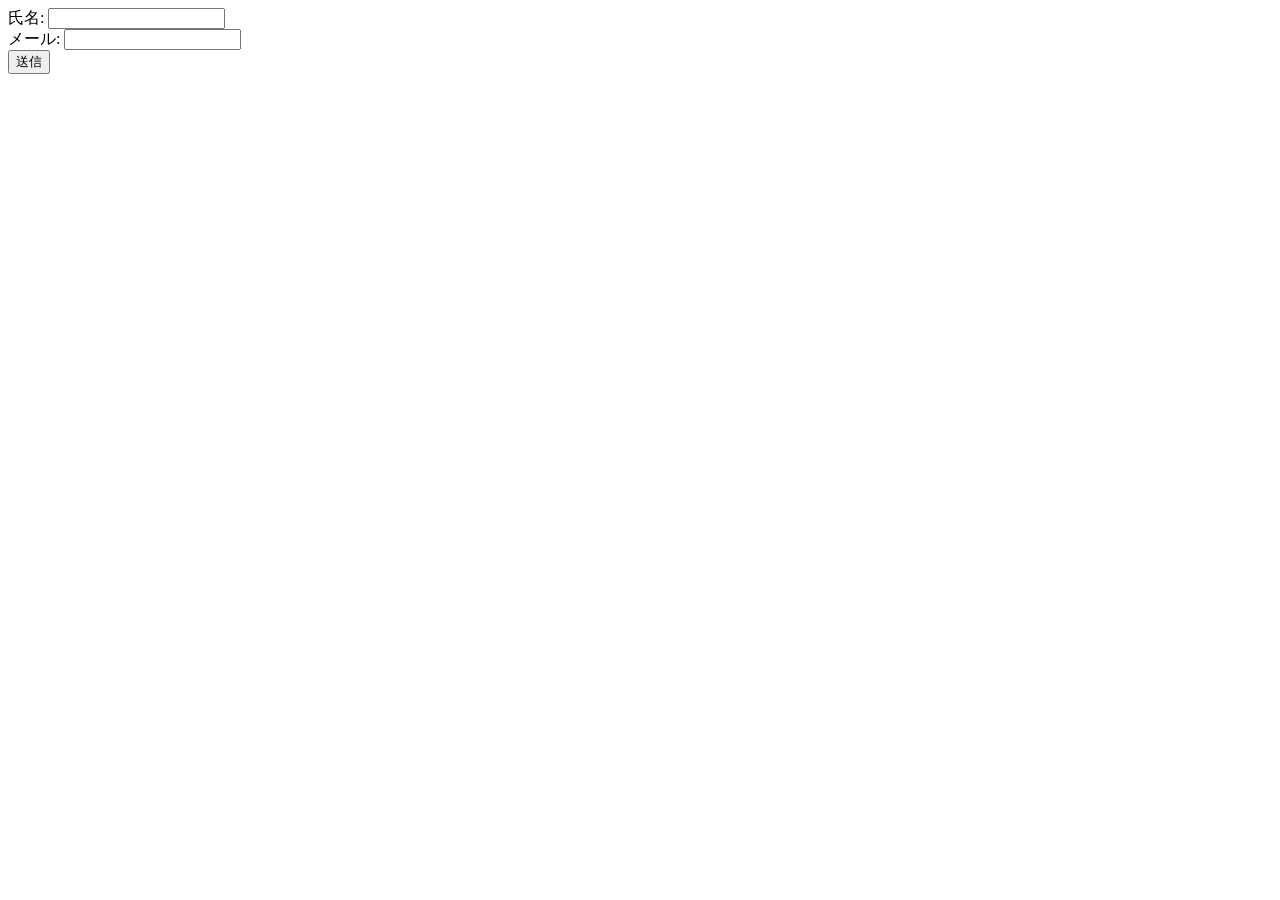
==== index.html @ 5a86b75d "ファイル名変更" ====
<!DOCTYPE html>
<html>

<head>
    <meta charset="utf-8">
    <title>個人情報入力フォーム</title>
    <script charset="utf-8" src="https://static.line-scdn.net/liff/edge/2/sdk.js"></script>
</head>

<body>
    <form id="userForm">
        <label>氏名: <input type="text" name="name" required></label><br>
        <label>メール: <input type="email" name="email" required></label><br>
        <button type="submit">送信</button>
    </form>

    <script>
        async function main() {
            await liff.init({ liffId: "YOUR_LIFF_ID" });
            const profile = await liff.getProfile();
            console.log("LINEユーザー名:", profile.displayName);
        }

        document.getElementById('userForm').addEventListener('submit', async (e) => {
            e.preventDefault();
            const data = new FormData(e.target);
            await fetch('/save', { method: 'POST', body: data });
            alert('送信しました');
        });

        main();
    </script>
</body>

</html>
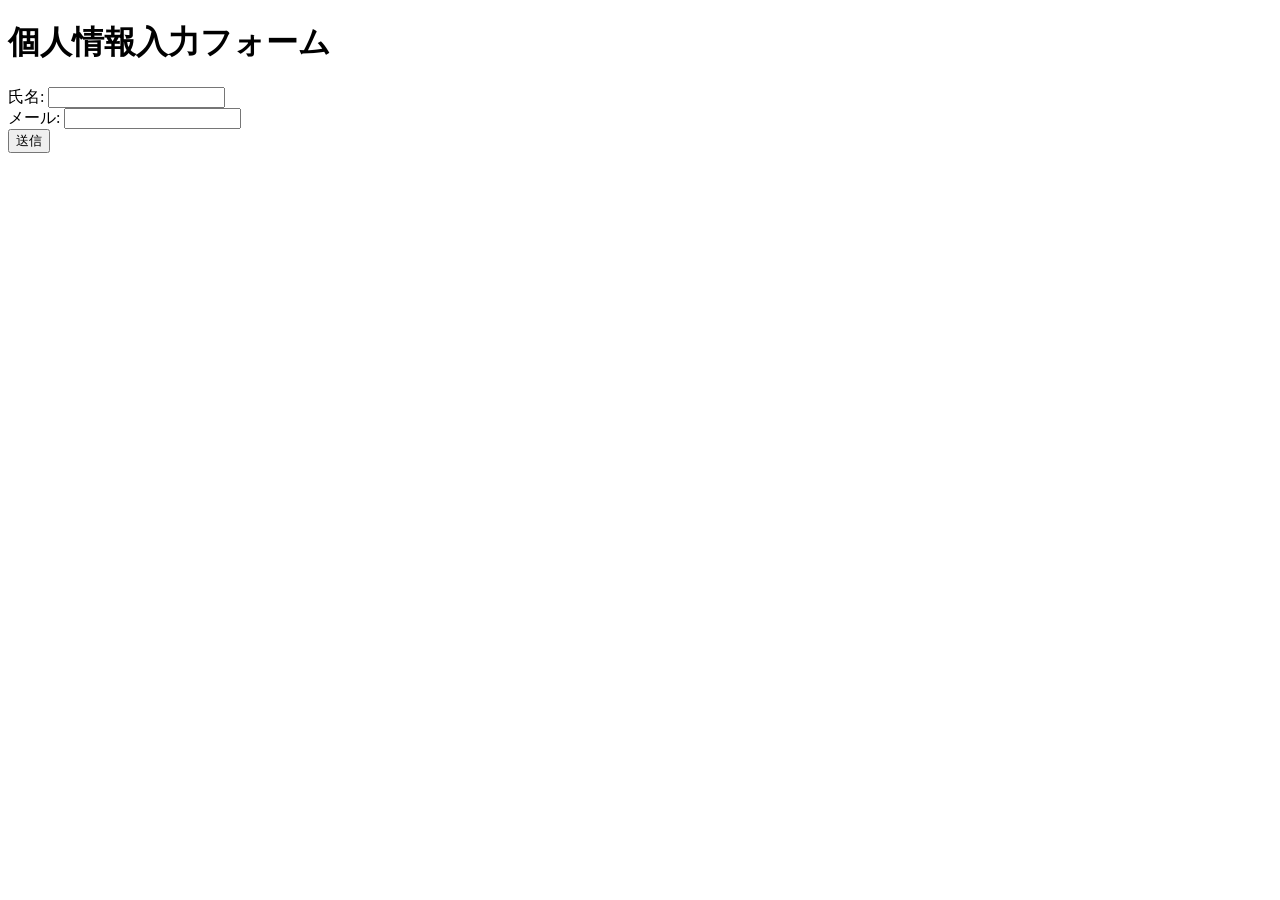
==== commit 346ec4b6: "GASと連携" ====
--- a/index.html
+++ b/index.html
@@ -1,14 +1,16 @@
 <!DOCTYPE html>
-<html>
+<html lang="ja">
 
 <head>
-    <meta charset="utf-8">
-    <title>個人情報入力フォーム</title>
-    <script charset="utf-8" src="https://static.line-scdn.net/liff/edge/2/sdk.js"></script>
+    <meta charset="UTF-8">
+    <title>LINEミニアプリフォーム</title>
+    <meta name="viewport" content="width=device-width, initial-scale=1.0">
+    <script src="https://static.line-scdn.net/liff/edge/2/sdk.js"></script>
 </head>
 
 <body>
-    <form id="userForm">
+    <h1>個人情報入力フォーム</h1>
+    <form id="infoForm">
         <label>氏名: <input type="text" name="name" required></label><br>
         <label>メール: <input type="email" name="email" required></label><br>
         <button type="submit">送信</button>
@@ -21,11 +23,27 @@
             console.log("LINEユーザー名:", profile.displayName);
         }
 
-        document.getElementById('userForm').addEventListener('submit', async (e) => {
+        document.getElementById('infoForm').addEventListener('submit', async (e) => {
             e.preventDefault();
             const data = new FormData(e.target);
-            await fetch('/save', { method: 'POST', body: data });
-            alert('送信しました');
+
+            // GAS WebアプリのURL（塚越さんの既存URL）
+            const gasUrl = "https://script.google.com/macros/s/AKfycbzj0Y12PJ4qrNvDk7rJRgXIToq4THDgGwtuSHKUYeXlV2JiOTSvIXcj9ss-thLXHbcdNw/exec";
+
+            try {
+                const res = await fetch(gasUrl, {
+                    method: 'POST',
+                    body: data
+                });
+                if (res.ok) {
+                    alert('送信しました');
+                } else {
+                    alert('送信に失敗しました');
+                }
+            } catch (err) {
+                console.error(err);
+                alert('エラーが発生しました');
+            }
         });
 
         main();
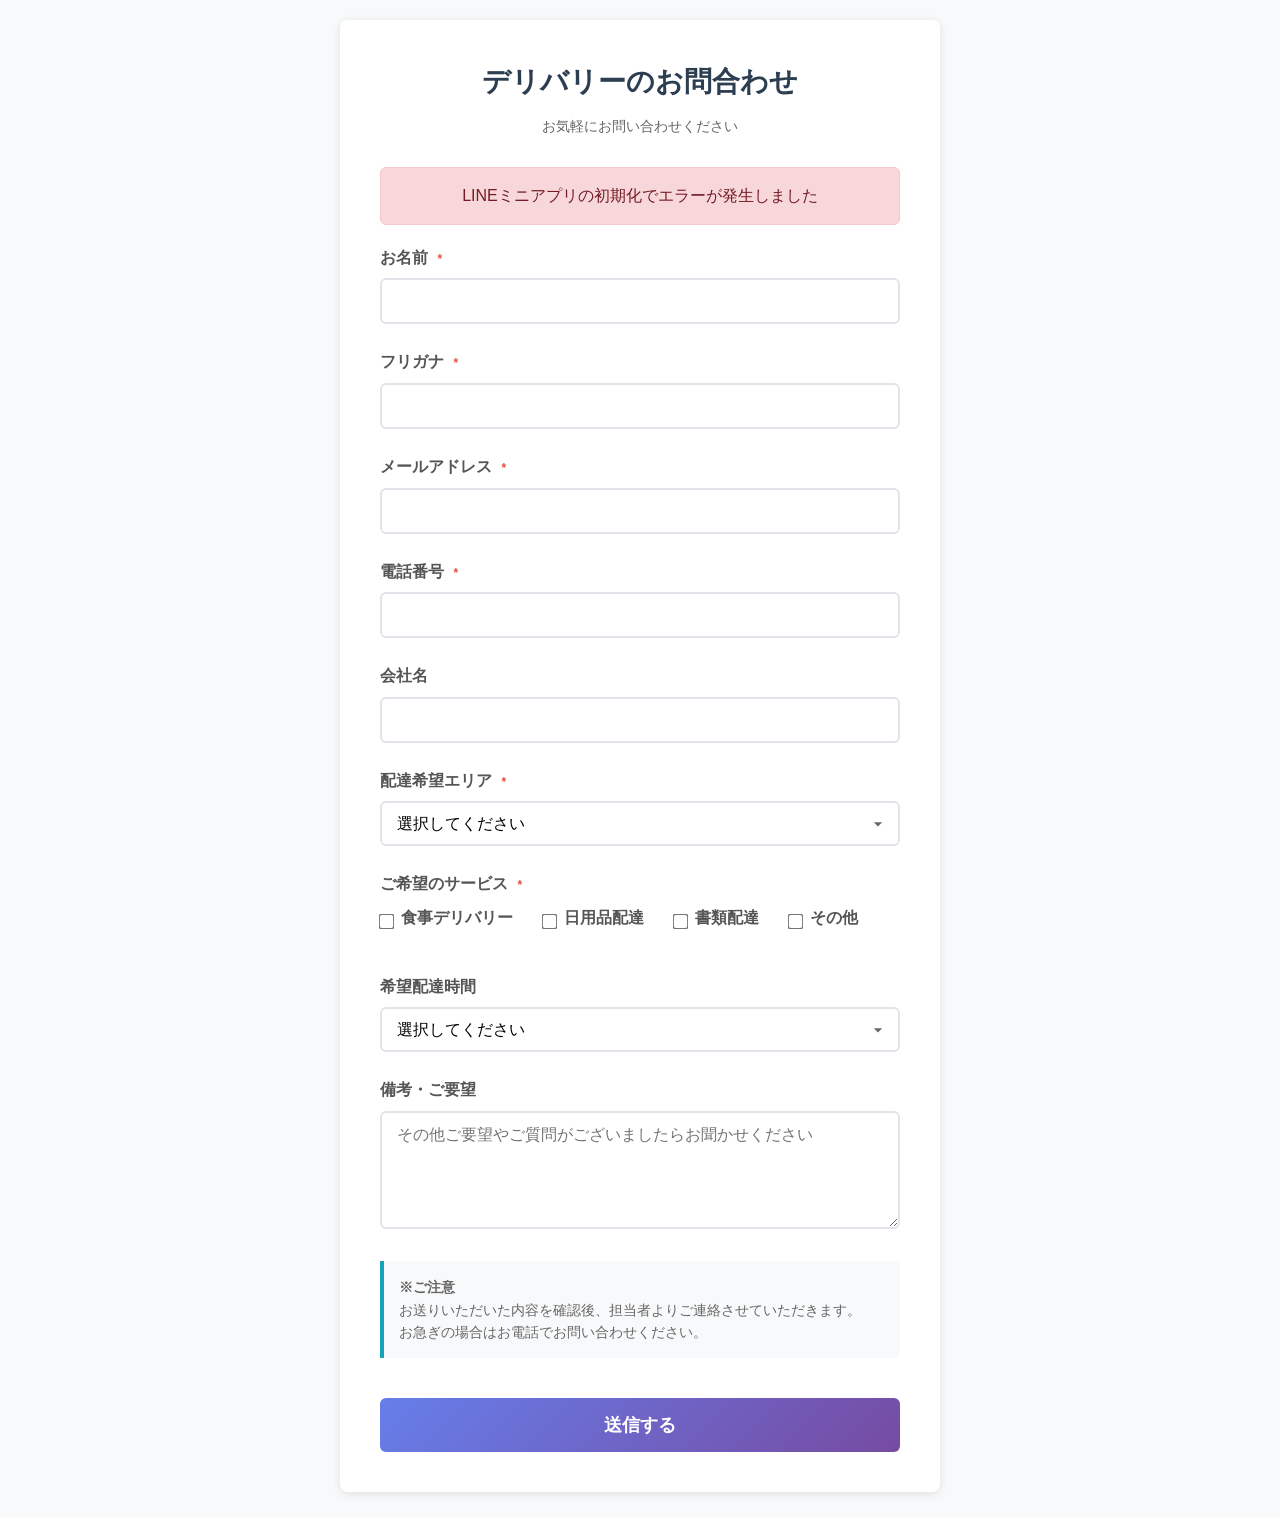
==== commit 42d3b0b1: "いろいろ修正" ====
--- a/index.html
+++ b/index.html
@@ -3,50 +3,482 @@
 
 <head>
     <meta charset="UTF-8">
-    <title>LINEミニアプリフォーム</title>
     <meta name="viewport" content="width=device-width, initial-scale=1.0">
+    <title>デリバリーのお問合わせ</title>
+    <style>
+        * {
+            margin: 0;
+            padding: 0;
+            box-sizing: border-box;
+        }
+
+        body {
+            font-family: 'Hiragino Sans', 'ヒラギノ角ゴシック', 'Yu Gothic', '游ゴシック', 'Meiryo', 'メイリオ', sans-serif;
+            line-height: 1.6;
+            color: #333;
+            background-color: #f8f9fa;
+            padding: 20px;
+        }
+
+        .container {
+            max-width: 600px;
+            margin: 0 auto;
+            background-color: white;
+            padding: 40px;
+            border-radius: 8px;
+            box-shadow: 0 2px 10px rgba(0, 0, 0, 0.1);
+        }
+
+        h1 {
+            text-align: center;
+            font-size: 28px;
+            margin-bottom: 10px;
+            color: #2c3e50;
+        }
+
+        .subtitle {
+            text-align: center;
+            color: #666;
+            margin-bottom: 30px;
+            font-size: 14px;
+        }
+
+        .form-group {
+            margin-bottom: 25px;
+        }
+
+        label {
+            display: block;
+            margin-bottom: 8px;
+            font-weight: 600;
+            color: #555;
+        }
+
+        .required {
+            color: #e74c3c;
+            font-size: 12px;
+            margin-left: 5px;
+        }
+
+        input[type="text"],
+        input[type="email"],
+        input[type="tel"],
+        select,
+        textarea {
+            width: 100%;
+            padding: 12px 15px;
+            border: 2px solid #e1e5e9;
+            border-radius: 6px;
+            font-size: 16px;
+            transition: border-color 0.3s ease;
+            background-color: #fff;
+        }
+
+        input:focus,
+        select:focus,
+        textarea:focus {
+            outline: none;
+            border-color: #3498db;
+            box-shadow: 0 0 0 3px rgba(52, 152, 219, 0.1);
+        }
+
+        select {
+            cursor: pointer;
+            appearance: none;
+            background-image: url('data:image/svg+xml;utf8,<svg fill="%23666" height="24" viewBox="0 0 24 24" width="24" xmlns="http://www.w3.org/2000/svg"><path d="M7 10l5 5 5-5z"/></svg>');
+            background-repeat: no-repeat;
+            background-position: right 10px center;
+            background-size: 20px;
+            padding-right: 40px;
+        }
+
+        textarea {
+            resize: vertical;
+            min-height: 100px;
+        }
+
+        .checkbox-group {
+            display: flex;
+            flex-wrap: wrap;
+            gap: 10px;
+        }
+
+        .checkbox-item {
+            display: flex;
+            align-items: center;
+            margin-right: 20px;
+            margin-bottom: 10px;
+        }
+
+        input[type="checkbox"] {
+            margin-right: 8px;
+            transform: scale(1.2);
+        }
+
+        .submit-button {
+            width: 100%;
+            background: linear-gradient(135deg, #667eea 0%, #764ba2 100%);
+            color: white;
+            padding: 15px 30px;
+            border: none;
+            border-radius: 6px;
+            font-size: 18px;
+            font-weight: 600;
+            cursor: pointer;
+            transition: all 0.3s ease;
+            margin-top: 20px;
+        }
+
+        .submit-button:hover {
+            transform: translateY(-2px);
+            box-shadow: 0 5px 15px rgba(102, 126, 234, 0.4);
+        }
+
+        .submit-button:disabled {
+            background: #95a5a6;
+            cursor: not-allowed;
+            transform: none;
+            box-shadow: none;
+        }
+
+        .message {
+            padding: 15px;
+            margin: 20px 0;
+            border-radius: 6px;
+            display: none;
+            text-align: center;
+        }
+
+        .message.success {
+            background-color: #d4edda;
+            color: #155724;
+            border: 1px solid #c3e6cb;
+        }
+
+        .message.error {
+            background-color: #f8d7da;
+            color: #721c24;
+            border: 1px solid #f5c6cb;
+        }
+
+        .loading {
+            display: inline-block;
+            width: 20px;
+            height: 20px;
+            border: 3px solid #ffffff;
+            border-radius: 50%;
+            border-top-color: transparent;
+            animation: spin 1s ease-in-out infinite;
+            margin-right: 10px;
+        }
+
+        @keyframes spin {
+            to {
+                transform: rotate(360deg);
+            }
+        }
+
+        .note {
+            background-color: #f8f9fa;
+            border-left: 4px solid #17a2b8;
+            padding: 15px;
+            margin: 20px 0;
+            border-radius: 0 6px 6px 0;
+            font-size: 14px;
+            color: #666;
+        }
+
+        @media (max-width: 768px) {
+            .container {
+                margin: 10px;
+                padding: 20px;
+            }
+
+            h1 {
+                font-size: 24px;
+            }
+
+            .checkbox-item {
+                margin-right: 15px;
+            }
+        }
+    </style>
+</head>
+
+<body>
+    <div class="container">
+        <h1>デリバリーのお問合わせ</h1>
+        <p class="subtitle">お気軽にお問い合わせください</p>
+
+        <div id="message" class="message"></div>
+
+        <form id="deliveryForm" novalidate>
+            <!-- お名前 -->
+            <div class="form-group">
+                <label for="name">お名前 <span class="required">*</span></label>
+                <input type="text" id="name" name="name" required>
+            </div>
+
+            <!-- フリガナ -->
+            <div class="form-group">
+                <label for="furigana">フリガナ <span class="required">*</span></label>
+                <input type="text" id="furigana" name="furigana" required>
+            </div>
+
+            <!-- メールアドレス -->
+            <div class="form-group">
+                <label for="email">メールアドレス <span class="required">*</span></label>
+                <input type="email" id="email" name="email" required>
+            </div>
+
+            <!-- 電話番号 -->
+            <div class="form-group">
+                <label for="phone">電話番号 <span class="required">*</span></label>
+                <input type="tel" id="phone" name="phone" required>
+            </div>
+
+            <!-- 会社名 -->
+            <div class="form-group">
+                <label for="company">会社名</label>
+                <input type="text" id="company" name="company">
+            </div>
+
+            <!-- 配達希望エリア -->
+            <div class="form-group">
+                <label for="area">配達希望エリア <span class="required">*</span></label>
+                <select id="area" name="area" required>
+                    <option value="">選択してください</option>
+                    <option value="東京都23区内">東京都23区内</option>
+                    <option value="東京都市部">東京都市部</option>
+                    <option value="神奈川県">神奈川県</option>
+                    <option value="埼玉県">埼玉県</option>
+                    <option value="千葉県">千葉県</option>
+                    <option value="その他">その他</option>
+                </select>
+            </div>
+
+            <!-- サービス内容 -->
+            <div class="form-group">
+                <label>ご希望のサービス <span class="required">*</span></label>
+                <div class="checkbox-group">
+                    <div class="checkbox-item">
+                        <input type="checkbox" id="service1" name="services" value="食事デリバリー">
+                        <label for="service1">食事デリバリー</label>
+                    </div>
+                    <div class="checkbox-item">
+                        <input type="checkbox" id="service2" name="services" value="日用品配達">
+                        <label for="service2">日用品配達</label>
+                    </div>
+                    <div class="checkbox-item">
+                        <input type="checkbox" id="service3" name="services" value="書類配達">
+                        <label for="service3">書類配達</label>
+                    </div>
+                    <div class="checkbox-item">
+                        <input type="checkbox" id="service4" name="services" value="その他">
+                        <label for="service4">その他</label>
+                    </div>
+                </div>
+            </div>
+
+            <!-- 希望配達時間 -->
+            <div class="form-group">
+                <label for="time">希望配達時間</label>
+                <select id="time" name="time">
+                    <option value="">選択してください</option>
+                    <option value="9:00-12:00">9:00-12:00</option>
+                    <option value="12:00-15:00">12:00-15:00</option>
+                    <option value="15:00-18:00">15:00-18:00</option>
+                    <option value="18:00-21:00">18:00-21:00</option>
+                    <option value="時間指定なし">時間指定なし</option>
+                </select>
+            </div>
+
+            <!-- 備考・ご要望 -->
+            <div class="form-group">
+                <label for="remarks">備考・ご要望</label>
+                <textarea id="remarks" name="message" rows="5" placeholder="その他ご要望やご質問がございましたらお聞かせください"></textarea>
+            </div>
+
+            <div class="note">
+                <strong>※ご注意</strong><br>
+                お送りいただいた内容を確認後、担当者よりご連絡させていただきます。<br>
+                お急ぎの場合はお電話でお問い合わせください。
+            </div>
+
+            <button type="submit" class="submit-button">
+                <span class="button-text">送信する</span>
+            </button>
+        </form>
+    </div>
+
     <script src="https://static.line-scdn.net/liff/edge/2/sdk.js"></script>
-</head>
-
-<body>
-    <h1>個人情報入力フォーム</h1>
-    <form id="infoForm">
-        <label>氏名: <input type="text" name="name" required></label><br>
-        <label>メール: <input type="email" name="email" required></label><br>
-        <button type="submit">送信</button>
-    </form>
-
     <script>
-        async function main() {
-            await liff.init({ liffId: "YOUR_LIFF_ID" });
-            const profile = await liff.getProfile();
-            console.log("LINEユーザー名:", profile.displayName);
-        }
-
-        document.getElementById('infoForm').addEventListener('submit', async (e) => {
-            e.preventDefault();
-            const data = new FormData(e.target);
-
-            // GAS WebアプリのURL（塚越さんの既存URL）
-            const gasUrl = "https://script.google.com/macros/s/AKfycbzj0Y12PJ4qrNvDk7rJRgXIToq4THDgGwtuSHKUYeXlV2JiOTSvIXcj9ss-thLXHbcdNw/exec";
-
+        // LIFF設定
+        const LIFF_ID = "2008162611";
+        const GAS_URL = "https://script.google.com/macros/s/AKfycbzj0Y12PJ4qrNvDk7rJRgXIToq4THDgGwtuSHKUYeXlV2JiOTSvIXcj9ss-thLXHbcdNw/exec";
+
+        let liffProfile = null;
+
+        document.addEventListener('DOMContentLoaded', function () {
+            // LIFF初期化
+            initializeLiff();
+
+            const form = document.getElementById('deliveryForm');
+            form.addEventListener('submit', handleSubmit);
+        });
+
+        async function initializeLiff() {
             try {
-                const res = await fetch(gasUrl, {
+                await liff.init({ liffId: LIFF_ID });
+
+                if (liff.isLoggedIn()) {
+                    // ログイン済みの場合、プロフィール情報を取得
+                    liffProfile = await liff.getProfile();
+                    console.log('LIFF Profile:', liffProfile);
+
+                    // 名前フィールドに自動入力（任意）
+                    if (liffProfile.displayName) {
+                        document.getElementById('name').value = liffProfile.displayName;
+                    }
+                } else {
+                    // 未ログインの場合、ログインを促す
+                    console.log('LIFF: Not logged in');
+                }
+            } catch (error) {
+                console.error('LIFF initialization error:', error);
+                showMessage('LINEミニアプリの初期化でエラーが発生しました', 'error');
+            }
+        }
+
+        async function handleSubmit(event) {
+            event.preventDefault();
+
+            if (!validateForm()) {
+                return;
+            }
+
+            const submitButton = document.querySelector('.submit-button');
+            const buttonText = submitButton.querySelector('.button-text');
+
+            // 送信中の表示
+            submitButton.disabled = true;
+            buttonText.innerHTML = '<span class="loading"></span>送信中...';
+
+            try {
+                const formData = new FormData(event.target);
+
+                // チェックボックスの値を取得
+                const services = [];
+                document.querySelectorAll('input[name="services"]:checked').forEach(cb => {
+                    services.push(cb.value);
+                });
+
+                const data = {
+                    name: formData.get('name'),
+                    furigana: formData.get('furigana'),
+                    email: formData.get('email'),
+                    phone: formData.get('phone'),
+                    company: formData.get('company'),
+                    area: formData.get('area'),
+                    services: services.join(', '),
+                    time: formData.get('time'),
+                    message: formData.get('message'),
+                    timestamp: new Date().toLocaleString('ja-JP'),
+                    // LIFF情報を追加
+                    lineUserId: liffProfile ? liffProfile.userId : '',
+                    lineDisplayName: liffProfile ? liffProfile.displayName : '',
+                    linePictureUrl: liffProfile ? liffProfile.pictureUrl : ''
+                };
+
+                const response = await fetch(GAS_URL, {
                     method: 'POST',
-                    body: data
+                    headers: {
+                        'Content-Type': 'application/json',
+                    },
+                    body: JSON.stringify(data)
                 });
-                if (res.ok) {
-                    alert('送信しました');
+
+                const result = await response.json();
+
+                if (result.status === 'success') {
+                    showMessage('お問い合わせを受け付けました。担当者より追ってご連絡させていただきます。', 'success');
+                    event.target.reset();
                 } else {
-                    alert('送信に失敗しました');
+                    throw new Error(result.message || 'エラーが発生しました');
                 }
-            } catch (err) {
-                console.error(err);
-                alert('エラーが発生しました');
+
+            } catch (error) {
+                console.error('Error:', error);
+                showMessage('送信エラーが発生しました。お手数ですが、再度お試しください。', 'error');
+            } finally {
+                // ボタンを元に戻す
+                submitButton.disabled = false;
+                buttonText.textContent = '送信する';
+            }
+        }
+
+        function validateForm() {
+            const requiredFields = ['name', 'furigana', 'email', 'phone', 'area'];
+            let isValid = true;
+
+            requiredFields.forEach(fieldName => {
+                const field = document.getElementById(fieldName);
+                if (!field.value.trim()) {
+                    field.style.borderColor = '#e74c3c';
+                    isValid = false;
+                } else {
+                    field.style.borderColor = '#e1e5e9';
+                }
+            });
+
+            // サービス選択のチェック
+            const servicesChecked = document.querySelectorAll('input[name="services"]:checked').length > 0;
+            if (!servicesChecked) {
+                showMessage('ご希望のサービスを選択してください', 'error');
+                isValid = false;
+            }
+
+            // メールアドレスの形式チェック
+            const email = document.getElementById('email');
+            const emailRegex = /^[^\s@]+@[^\s@]+\.[^\s@]+$/;
+            if (email.value && !emailRegex.test(email.value)) {
+                email.style.borderColor = '#e74c3c';
+                showMessage('メールアドレスの形式が正しくありません', 'error');
+                isValid = false;
+            }
+
+            if (!isValid) {
+                showMessage('必須項目を入力してください', 'error');
+            }
+
+            return isValid;
+        }
+
+        function showMessage(message, type) {
+            const messageDiv = document.getElementById('message');
+            messageDiv.textContent = message;
+            messageDiv.className = `message ${type}`;
+            messageDiv.style.display = 'block';
+
+            // スクロールしてメッセージを表示
+            messageDiv.scrollIntoView({ behavior: 'smooth', block: 'center' });
+
+            // 5秒後に非表示（成功の場合）
+            if (type === 'success') {
+                setTimeout(() => {
+                    messageDiv.style.display = 'none';
+                }, 5000);
+            }
+        }
+
+        // 入力時のリアルタイムバリデーション
+        document.addEventListener('input', function (e) {
+            if (e.target.matches('input[required], select[required]')) {
+                if (e.target.value.trim()) {
+                    e.target.style.borderColor = '#e1e5e9';
+                }
             }
         });
-
-        main();
     </script>
 </body>
 
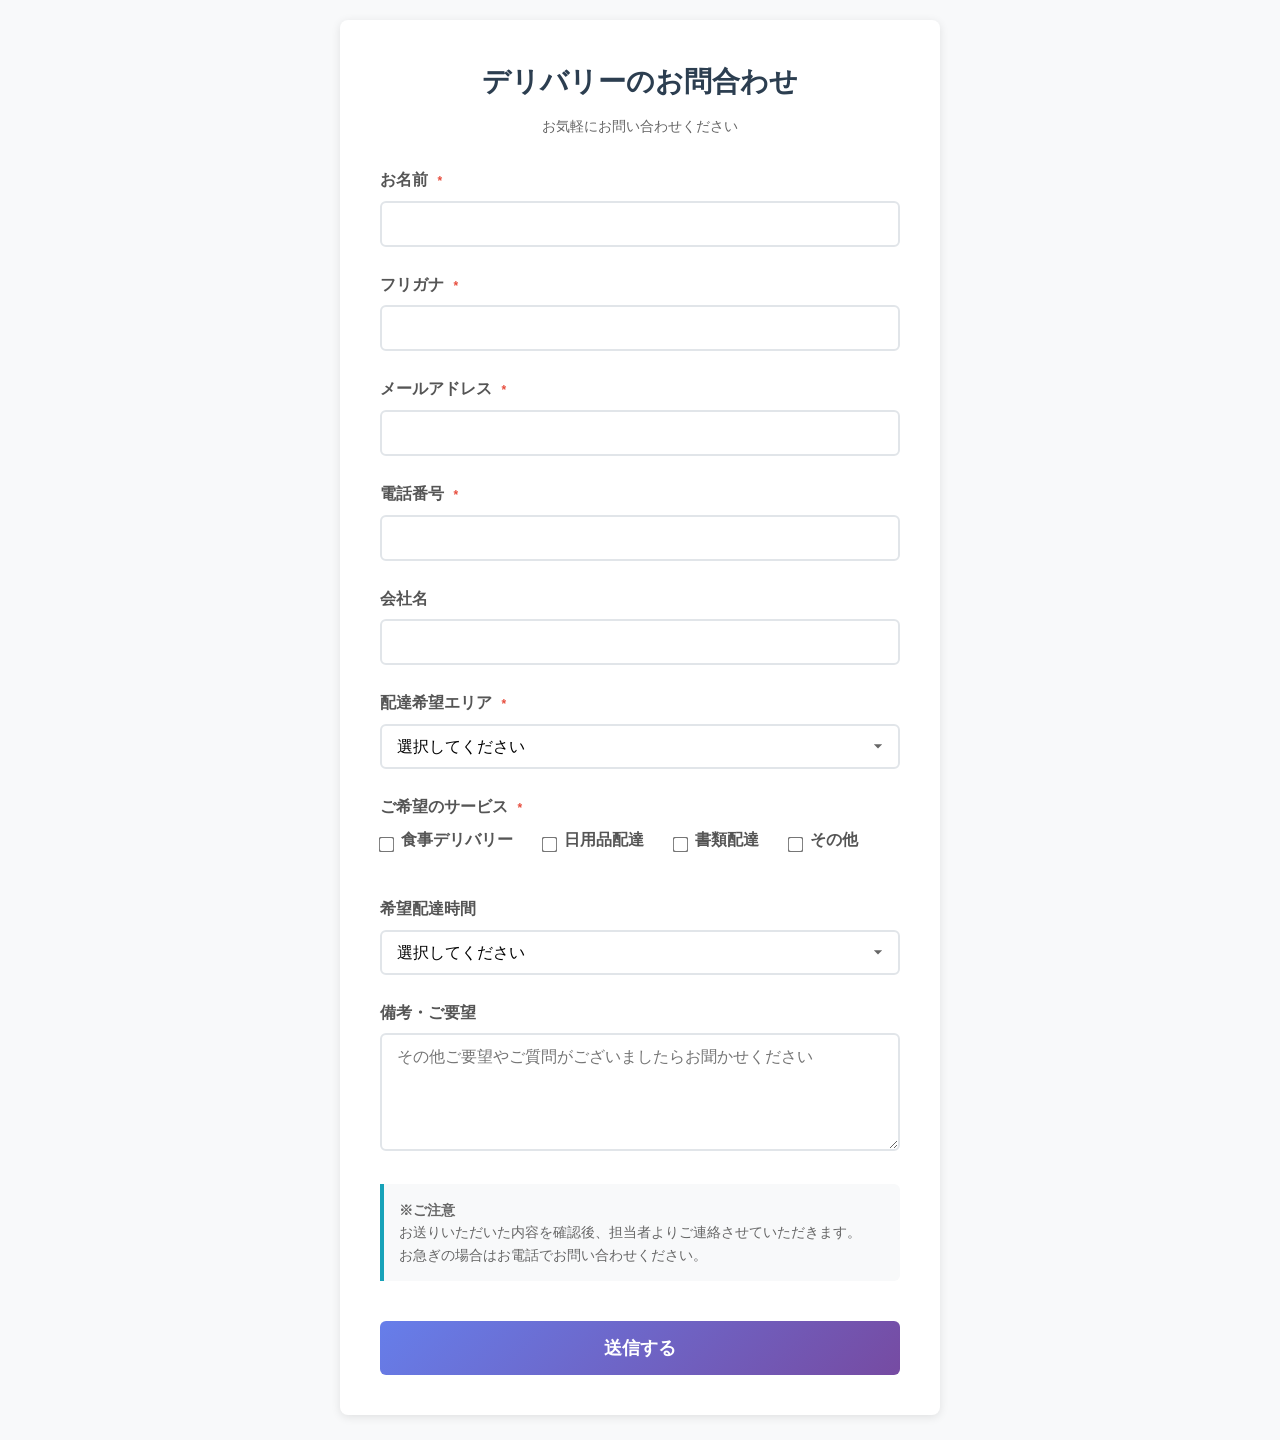
==== commit f753b162: "LIFFの初期化を削除" ====
--- a/index.html
+++ b/index.html
@@ -321,34 +321,34 @@
 
         document.addEventListener('DOMContentLoaded', function () {
             // LIFF初期化
-            initializeLiff();
+            // initializeLiff();
 
             const form = document.getElementById('deliveryForm');
             form.addEventListener('submit', handleSubmit);
         });
 
-        async function initializeLiff() {
-            try {
-                await liff.init({ liffId: LIFF_ID });
-
-                if (liff.isLoggedIn()) {
-                    // ログイン済みの場合、プロフィール情報を取得
-                    liffProfile = await liff.getProfile();
-                    console.log('LIFF Profile:', liffProfile);
-
-                    // 名前フィールドに自動入力（任意）
-                    if (liffProfile.displayName) {
-                        document.getElementById('name').value = liffProfile.displayName;
-                    }
-                } else {
-                    // 未ログインの場合、ログインを促す
-                    console.log('LIFF: Not logged in');
-                }
-            } catch (error) {
-                console.error('LIFF initialization error:', error);
-                showMessage('LINEミニアプリの初期化でエラーが発生しました', 'error');
-            }
-        }
+        // async function initializeLiff() {
+        //     try {
+        //         await liff.init({ liffId: LIFF_ID });
+
+        //         if (liff.isLoggedIn()) {
+        //             // ログイン済みの場合、プロフィール情報を取得
+        //             liffProfile = await liff.getProfile();
+        //             console.log('LIFF Profile:', liffProfile);
+
+        //             // 名前フィールドに自動入力（任意）
+        //             if (liffProfile.displayName) {
+        //                 document.getElementById('name').value = liffProfile.displayName;
+        //             }
+        //         } else {
+        //             // 未ログインの場合、ログインを促す
+        //             console.log('LIFF: Not logged in');
+        //         }
+        //     } catch (error) {
+        //         console.error('LIFF initialization error:', error);
+        //         showMessage('LINEミニアプリの初期化でエラーが発生しました', 'error');
+        //     }
+        // }
 
         async function handleSubmit(event) {
             event.preventDefault();
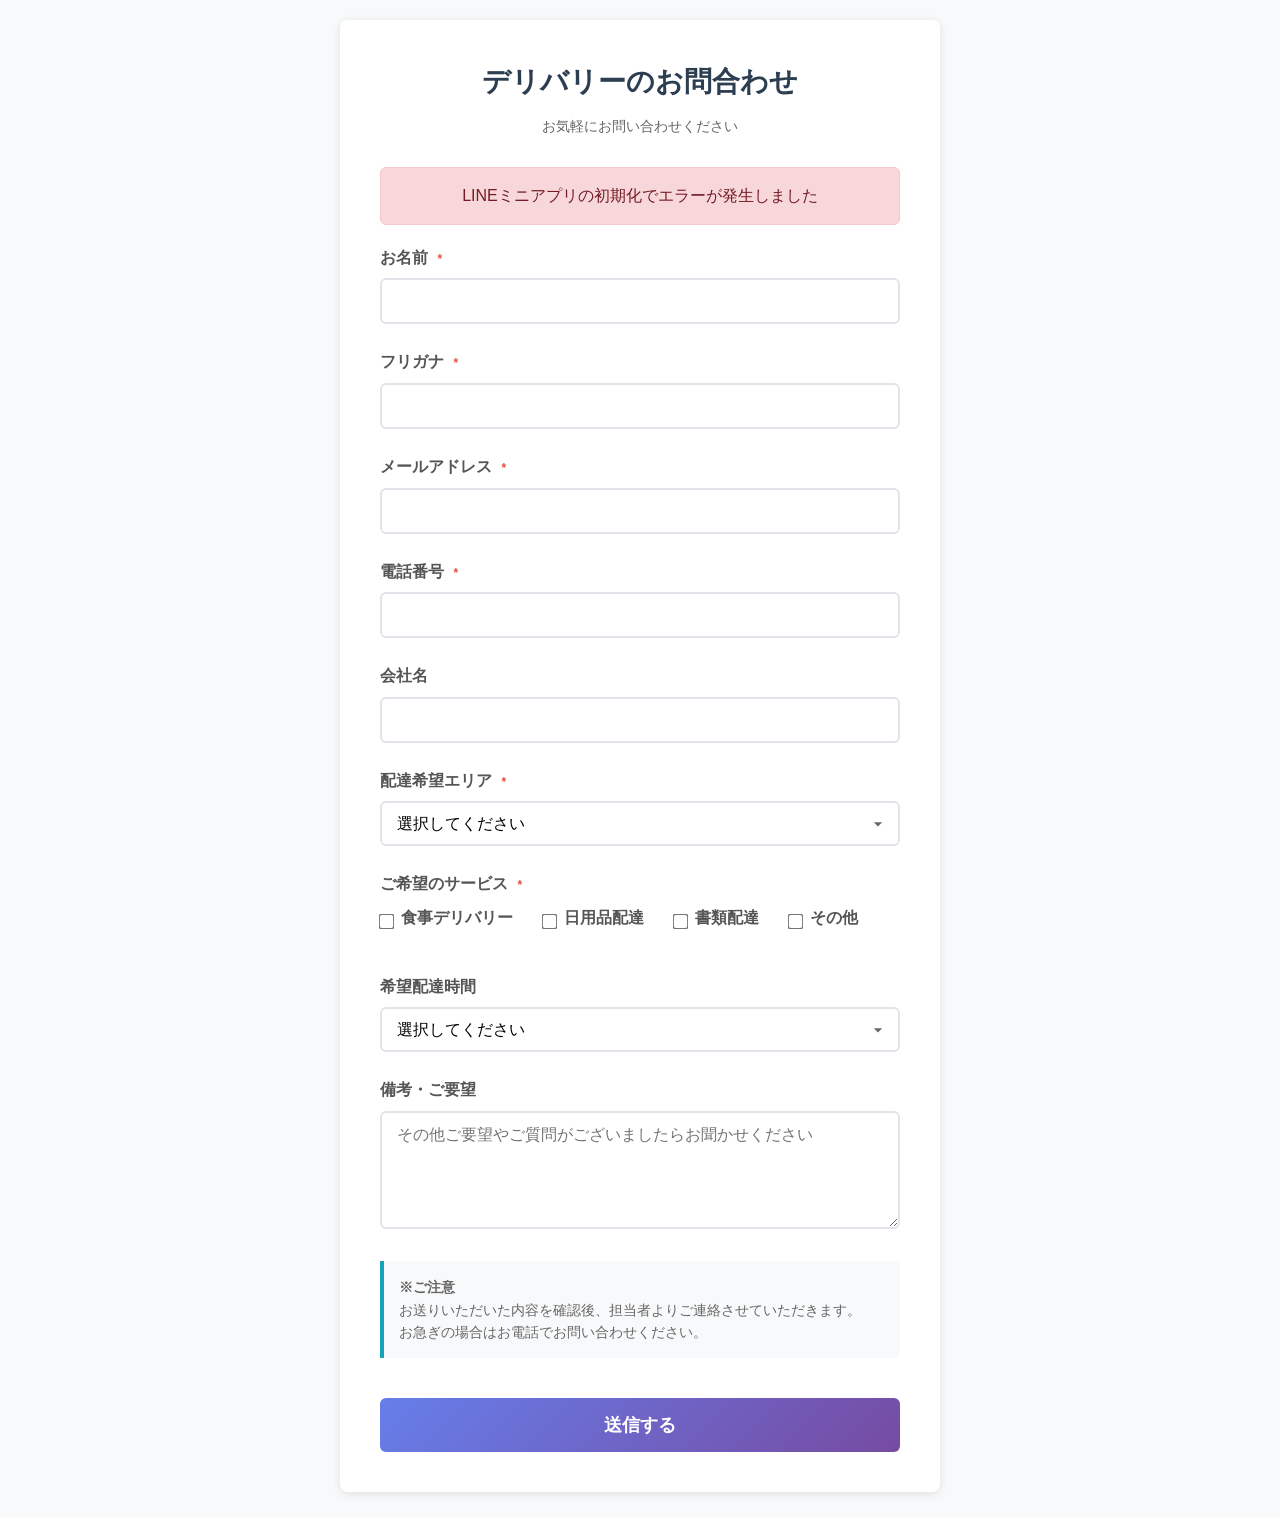
==== commit 50d4e13d: "ファイル構成の変更" ====
--- a/index.html
+++ b/index.html
@@ -5,204 +5,9 @@
     <meta charset="UTF-8">
     <meta name="viewport" content="width=device-width, initial-scale=1.0">
     <title>デリバリーのお問合わせ</title>
-    <style>
-        * {
-            margin: 0;
-            padding: 0;
-            box-sizing: border-box;
-        }
-
-        body {
-            font-family: 'Hiragino Sans', 'ヒラギノ角ゴシック', 'Yu Gothic', '游ゴシック', 'Meiryo', 'メイリオ', sans-serif;
-            line-height: 1.6;
-            color: #333;
-            background-color: #f8f9fa;
-            padding: 20px;
-        }
-
-        .container {
-            max-width: 600px;
-            margin: 0 auto;
-            background-color: white;
-            padding: 40px;
-            border-radius: 8px;
-            box-shadow: 0 2px 10px rgba(0, 0, 0, 0.1);
-        }
-
-        h1 {
-            text-align: center;
-            font-size: 28px;
-            margin-bottom: 10px;
-            color: #2c3e50;
-        }
-
-        .subtitle {
-            text-align: center;
-            color: #666;
-            margin-bottom: 30px;
-            font-size: 14px;
-        }
-
-        .form-group {
-            margin-bottom: 25px;
-        }
-
-        label {
-            display: block;
-            margin-bottom: 8px;
-            font-weight: 600;
-            color: #555;
-        }
-
-        .required {
-            color: #e74c3c;
-            font-size: 12px;
-            margin-left: 5px;
-        }
-
-        input[type="text"],
-        input[type="email"],
-        input[type="tel"],
-        select,
-        textarea {
-            width: 100%;
-            padding: 12px 15px;
-            border: 2px solid #e1e5e9;
-            border-radius: 6px;
-            font-size: 16px;
-            transition: border-color 0.3s ease;
-            background-color: #fff;
-        }
-
-        input:focus,
-        select:focus,
-        textarea:focus {
-            outline: none;
-            border-color: #3498db;
-            box-shadow: 0 0 0 3px rgba(52, 152, 219, 0.1);
-        }
-
-        select {
-            cursor: pointer;
-            appearance: none;
-            background-image: url('data:image/svg+xml;utf8,<svg fill="%23666" height="24" viewBox="0 0 24 24" width="24" xmlns="http://www.w3.org/2000/svg"><path d="M7 10l5 5 5-5z"/></svg>');
-            background-repeat: no-repeat;
-            background-position: right 10px center;
-            background-size: 20px;
-            padding-right: 40px;
-        }
-
-        textarea {
-            resize: vertical;
-            min-height: 100px;
-        }
-
-        .checkbox-group {
-            display: flex;
-            flex-wrap: wrap;
-            gap: 10px;
-        }
-
-        .checkbox-item {
-            display: flex;
-            align-items: center;
-            margin-right: 20px;
-            margin-bottom: 10px;
-        }
-
-        input[type="checkbox"] {
-            margin-right: 8px;
-            transform: scale(1.2);
-        }
-
-        .submit-button {
-            width: 100%;
-            background: linear-gradient(135deg, #667eea 0%, #764ba2 100%);
-            color: white;
-            padding: 15px 30px;
-            border: none;
-            border-radius: 6px;
-            font-size: 18px;
-            font-weight: 600;
-            cursor: pointer;
-            transition: all 0.3s ease;
-            margin-top: 20px;
-        }
-
-        .submit-button:hover {
-            transform: translateY(-2px);
-            box-shadow: 0 5px 15px rgba(102, 126, 234, 0.4);
-        }
-
-        .submit-button:disabled {
-            background: #95a5a6;
-            cursor: not-allowed;
-            transform: none;
-            box-shadow: none;
-        }
-
-        .message {
-            padding: 15px;
-            margin: 20px 0;
-            border-radius: 6px;
-            display: none;
-            text-align: center;
-        }
-
-        .message.success {
-            background-color: #d4edda;
-            color: #155724;
-            border: 1px solid #c3e6cb;
-        }
-
-        .message.error {
-            background-color: #f8d7da;
-            color: #721c24;
-            border: 1px solid #f5c6cb;
-        }
-
-        .loading {
-            display: inline-block;
-            width: 20px;
-            height: 20px;
-            border: 3px solid #ffffff;
-            border-radius: 50%;
-            border-top-color: transparent;
-            animation: spin 1s ease-in-out infinite;
-            margin-right: 10px;
-        }
-
-        @keyframes spin {
-            to {
-                transform: rotate(360deg);
-            }
-        }
-
-        .note {
-            background-color: #f8f9fa;
-            border-left: 4px solid #17a2b8;
-            padding: 15px;
-            margin: 20px 0;
-            border-radius: 0 6px 6px 0;
-            font-size: 14px;
-            color: #666;
-        }
-
-        @media (max-width: 768px) {
-            .container {
-                margin: 10px;
-                padding: 20px;
-            }
-
-            h1 {
-                font-size: 24px;
-            }
-
-            .checkbox-item {
-                margin-right: 15px;
-            }
-        }
-    </style>
+    <link rel="stylesheet" href="/style.css" />
+    <script src="/script.js"></script>
+    <script src="https://static.line-scdn.net/liff/edge/2/sdk.js"></script>
 </head>
 
 <body>
@@ -310,176 +115,6 @@
             </button>
         </form>
     </div>
-
-    <script src="https://static.line-scdn.net/liff/edge/2/sdk.js"></script>
-    <script>
-        // LIFF設定
-        const LIFF_ID = "2008162611";
-        const GAS_URL = "https://script.google.com/macros/s/AKfycbzj0Y12PJ4qrNvDk7rJRgXIToq4THDgGwtuSHKUYeXlV2JiOTSvIXcj9ss-thLXHbcdNw/exec";
-
-        let liffProfile = null;
-
-        document.addEventListener('DOMContentLoaded', function () {
-            // LIFF初期化
-            // initializeLiff();
-
-            const form = document.getElementById('deliveryForm');
-            form.addEventListener('submit', handleSubmit);
-        });
-
-        // async function initializeLiff() {
-        //     try {
-        //         await liff.init({ liffId: LIFF_ID });
-
-        //         if (liff.isLoggedIn()) {
-        //             // ログイン済みの場合、プロフィール情報を取得
-        //             liffProfile = await liff.getProfile();
-        //             console.log('LIFF Profile:', liffProfile);
-
-        //             // 名前フィールドに自動入力（任意）
-        //             if (liffProfile.displayName) {
-        //                 document.getElementById('name').value = liffProfile.displayName;
-        //             }
-        //         } else {
-        //             // 未ログインの場合、ログインを促す
-        //             console.log('LIFF: Not logged in');
-        //         }
-        //     } catch (error) {
-        //         console.error('LIFF initialization error:', error);
-        //         showMessage('LINEミニアプリの初期化でエラーが発生しました', 'error');
-        //     }
-        // }
-
-        async function handleSubmit(event) {
-            event.preventDefault();
-
-            if (!validateForm()) {
-                return;
-            }
-
-            const submitButton = document.querySelector('.submit-button');
-            const buttonText = submitButton.querySelector('.button-text');
-
-            // 送信中の表示
-            submitButton.disabled = true;
-            buttonText.innerHTML = '<span class="loading"></span>送信中...';
-
-            try {
-                const formData = new FormData(event.target);
-
-                // チェックボックスの値を取得
-                const services = [];
-                document.querySelectorAll('input[name="services"]:checked').forEach(cb => {
-                    services.push(cb.value);
-                });
-
-                const data = {
-                    name: formData.get('name'),
-                    furigana: formData.get('furigana'),
-                    email: formData.get('email'),
-                    phone: formData.get('phone'),
-                    company: formData.get('company'),
-                    area: formData.get('area'),
-                    services: services.join(', '),
-                    time: formData.get('time'),
-                    message: formData.get('message'),
-                    timestamp: new Date().toLocaleString('ja-JP'),
-                    // LIFF情報を追加
-                    lineUserId: liffProfile ? liffProfile.userId : '',
-                    lineDisplayName: liffProfile ? liffProfile.displayName : '',
-                    linePictureUrl: liffProfile ? liffProfile.pictureUrl : ''
-                };
-
-                const response = await fetch(GAS_URL, {
-                    method: 'POST',
-                    headers: {
-                        'Content-Type': 'application/json',
-                    },
-                    body: JSON.stringify(data)
-                });
-
-                const result = await response.json();
-
-                if (result.status === 'success') {
-                    showMessage('お問い合わせを受け付けました。担当者より追ってご連絡させていただきます。', 'success');
-                    event.target.reset();
-                } else {
-                    throw new Error(result.message || 'エラーが発生しました');
-                }
-
-            } catch (error) {
-                console.error('Error:', error);
-                showMessage('送信エラーが発生しました。お手数ですが、再度お試しください。', 'error');
-            } finally {
-                // ボタンを元に戻す
-                submitButton.disabled = false;
-                buttonText.textContent = '送信する';
-            }
-        }
-
-        function validateForm() {
-            const requiredFields = ['name', 'furigana', 'email', 'phone', 'area'];
-            let isValid = true;
-
-            requiredFields.forEach(fieldName => {
-                const field = document.getElementById(fieldName);
-                if (!field.value.trim()) {
-                    field.style.borderColor = '#e74c3c';
-                    isValid = false;
-                } else {
-                    field.style.borderColor = '#e1e5e9';
-                }
-            });
-
-            // サービス選択のチェック
-            const servicesChecked = document.querySelectorAll('input[name="services"]:checked').length > 0;
-            if (!servicesChecked) {
-                showMessage('ご希望のサービスを選択してください', 'error');
-                isValid = false;
-            }
-
-            // メールアドレスの形式チェック
-            const email = document.getElementById('email');
-            const emailRegex = /^[^\s@]+@[^\s@]+\.[^\s@]+$/;
-            if (email.value && !emailRegex.test(email.value)) {
-                email.style.borderColor = '#e74c3c';
-                showMessage('メールアドレスの形式が正しくありません', 'error');
-                isValid = false;
-            }
-
-            if (!isValid) {
-                showMessage('必須項目を入力してください', 'error');
-            }
-
-            return isValid;
-        }
-
-        function showMessage(message, type) {
-            const messageDiv = document.getElementById('message');
-            messageDiv.textContent = message;
-            messageDiv.className = `message ${type}`;
-            messageDiv.style.display = 'block';
-
-            // スクロールしてメッセージを表示
-            messageDiv.scrollIntoView({ behavior: 'smooth', block: 'center' });
-
-            // 5秒後に非表示（成功の場合）
-            if (type === 'success') {
-                setTimeout(() => {
-                    messageDiv.style.display = 'none';
-                }, 5000);
-            }
-        }
-
-        // 入力時のリアルタイムバリデーション
-        document.addEventListener('input', function (e) {
-            if (e.target.matches('input[required], select[required]')) {
-                if (e.target.value.trim()) {
-                    e.target.style.borderColor = '#e1e5e9';
-                }
-            }
-        });
-    </script>
 </body>
 
 </html>
--- a/style.css
+++ b/style.css
@@ -0,0 +1,196 @@
+* {
+    margin: 0;
+    padding: 0;
+    box-sizing: border-box;
+}
+
+body {
+    font-family: 'Hiragino Sans', 'ヒラギノ角ゴシック', 'Yu Gothic', '游ゴシック', 'Meiryo', 'メイリオ', sans-serif;
+    line-height: 1.6;
+    color: #333;
+    background-color: #f8f9fa;
+    padding: 20px;
+}
+
+.container {
+    max-width: 600px;
+    margin: 0 auto;
+    background-color: white;
+    padding: 40px;
+    border-radius: 8px;
+    box-shadow: 0 2px 10px rgba(0, 0, 0, 0.1);
+}
+
+h1 {
+    text-align: center;
+    font-size: 28px;
+    margin-bottom: 10px;
+    color: #2c3e50;
+}
+
+.subtitle {
+    text-align: center;
+    color: #666;
+    margin-bottom: 30px;
+    font-size: 14px;
+}
+
+.form-group {
+    margin-bottom: 25px;
+}
+
+label {
+    display: block;
+    margin-bottom: 8px;
+    font-weight: 600;
+    color: #555;
+}
+
+.required {
+    color: #e74c3c;
+    font-size: 12px;
+    margin-left: 5px;
+}
+
+input[type="text"],
+input[type="email"],
+input[type="tel"],
+select,
+textarea {
+    width: 100%;
+    padding: 12px 15px;
+    border: 2px solid #e1e5e9;
+    border-radius: 6px;
+    font-size: 16px;
+    transition: border-color 0.3s ease;
+    background-color: #fff;
+}
+
+input:focus,
+select:focus,
+textarea:focus {
+    outline: none;
+    border-color: #3498db;
+    box-shadow: 0 0 0 3px rgba(52, 152, 219, 0.1);
+}
+
+select {
+    cursor: pointer;
+    appearance: none;
+    background-image: url('data:image/svg+xml;utf8,<svg fill="%23666" height="24" viewBox="0 0 24 24" width="24" xmlns="http://www.w3.org/2000/svg"><path d="M7 10l5 5 5-5z"/></svg>');
+    background-repeat: no-repeat;
+    background-position: right 10px center;
+    background-size: 20px;
+    padding-right: 40px;
+}
+
+textarea {
+    resize: vertical;
+    min-height: 100px;
+}
+
+.checkbox-group {
+    display: flex;
+    flex-wrap: wrap;
+    gap: 10px;
+}
+
+.checkbox-item {
+    display: flex;
+    align-items: center;
+    margin-right: 20px;
+    margin-bottom: 10px;
+}
+
+input[type="checkbox"] {
+    margin-right: 8px;
+    transform: scale(1.2);
+}
+
+.submit-button {
+    width: 100%;
+    background: linear-gradient(135deg, #667eea 0%, #764ba2 100%);
+    color: white;
+    padding: 15px 30px;
+    border: none;
+    border-radius: 6px;
+    font-size: 18px;
+    font-weight: 600;
+    cursor: pointer;
+    transition: all 0.3s ease;
+    margin-top: 20px;
+}
+
+.submit-button:hover {
+    transform: translateY(-2px);
+    box-shadow: 0 5px 15px rgba(102, 126, 234, 0.4);
+}
+
+.submit-button:disabled {
+    background: #95a5a6;
+    cursor: not-allowed;
+    transform: none;
+    box-shadow: none;
+}
+
+.message {
+    padding: 15px;
+    margin: 20px 0;
+    border-radius: 6px;
+    display: none;
+    text-align: center;
+}
+
+.message.success {
+    background-color: #d4edda;
+    color: #155724;
+    border: 1px solid #c3e6cb;
+}
+
+.message.error {
+    background-color: #f8d7da;
+    color: #721c24;
+    border: 1px solid #f5c6cb;
+}
+
+.loading {
+    display: inline-block;
+    width: 20px;
+    height: 20px;
+    border: 3px solid #ffffff;
+    border-radius: 50%;
+    border-top-color: transparent;
+    animation: spin 1s ease-in-out infinite;
+    margin-right: 10px;
+}
+
+@keyframes spin {
+    to {
+        transform: rotate(360deg);
+    }
+}
+
+.note {
+    background-color: #f8f9fa;
+    border-left: 4px solid #17a2b8;
+    padding: 15px;
+    margin: 20px 0;
+    border-radius: 0 6px 6px 0;
+    font-size: 14px;
+    color: #666;
+}
+
+@media (max-width: 768px) {
+    .container {
+        margin: 10px;
+        padding: 20px;
+    }
+
+    h1 {
+        font-size: 24px;
+    }
+
+    .checkbox-item {
+        margin-right: 15px;
+    }
+}
